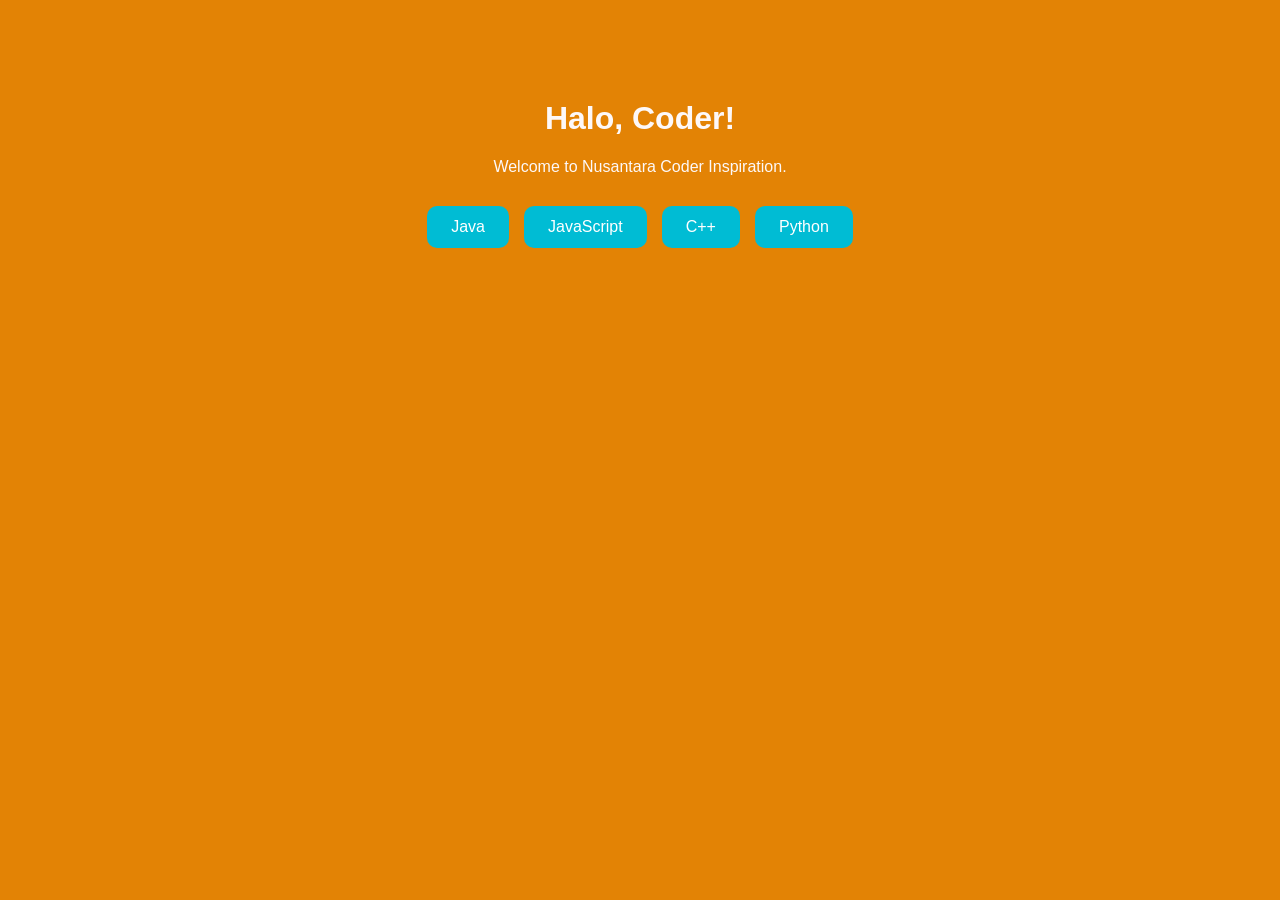
==== index.html @ 0935a4cf "Tambah tombol pilihan bahasa" ====
<!DOCTYPE html>
<html lang="id">
<head>
    <meta charset="UTF-8">
    <title>Nusantara Coder Inspiration</title>
    <link rel="stylesheet" href="style.css">
</head>
<body>

<body>

    <h1>Halo, Coder!</h1>
    <p>Welcome to Nusantara Coder Inspiration.</p>

    <div class="button-group">
        <button class="option-btn">Java</button>
        <button class="option-btn">JavaScript</button>
        <button class="option-btn">C++</button>
        <button class="option-btn">Python</button>
    </div>

    <script src="script.js"></script>

</body>
</html>
---- style.css ----
body {
    background: #e38305;
    color: rgb(253, 248, 248);
    font-family: Arial;
    text-align: center;
    margin-top: 100px;
}

button {
    padding: 10px 20px;
}.button-group {
    margin-top: 30px;
    display: flex;
    justify-content: center;
    gap: 15px;
    flex-wrap: wrap;
}

.option-btn {
    background-color: #00bcd4;
    color: white;
    border: none;
    padding: 12px 24px;
    border-radius: 10px;
    font-size: 16px;
    cursor: pointer;
    transition: 0.3s;
}

.option-btn:hover {
    background-color: #0097a7;
    transform: translateY(-3px);
}
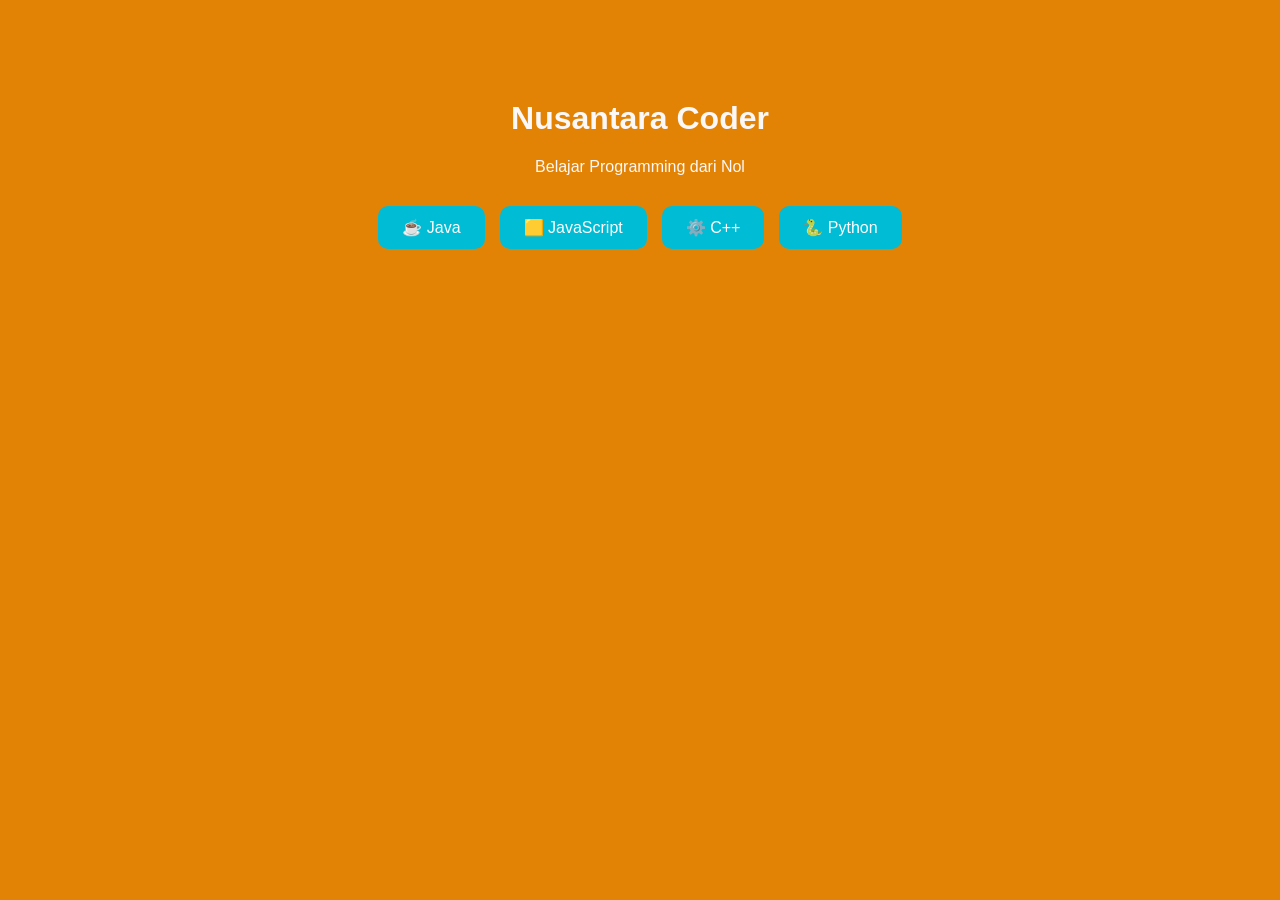
==== commit a3e3b396: "Tambah tombol pilihan bahasa" ====
--- a/index.html
+++ b/index.html
@@ -7,19 +7,14 @@
 </head>
 <body>
 
-<body>
+<h1>Nusantara Coder</h1>
+<p>Belajar Programming dari Nol</p>
 
-    <h1>Halo, Coder!</h1>
-    <p>Welcome to Nusantara Coder Inspiration.</p>
+<div class="button-group">
+    <button class="option-btn">☕ Java</button>
+    <button class="option-btn">🟨 JavaScript</button>
+    <button class="option-btn">⚙️ C++</button>
+    <button class="option-btn">🐍 Python</button>
+</div>
 
-    <div class="button-group">
-        <button class="option-btn">Java</button>
-        <button class="option-btn">JavaScript</button>
-        <button class="option-btn">C++</button>
-        <button class="option-btn">Python</button>
-    </div>
-
-    <script src="script.js"></script>
-
-</body>
-</html>+<script src="script.js"></script>
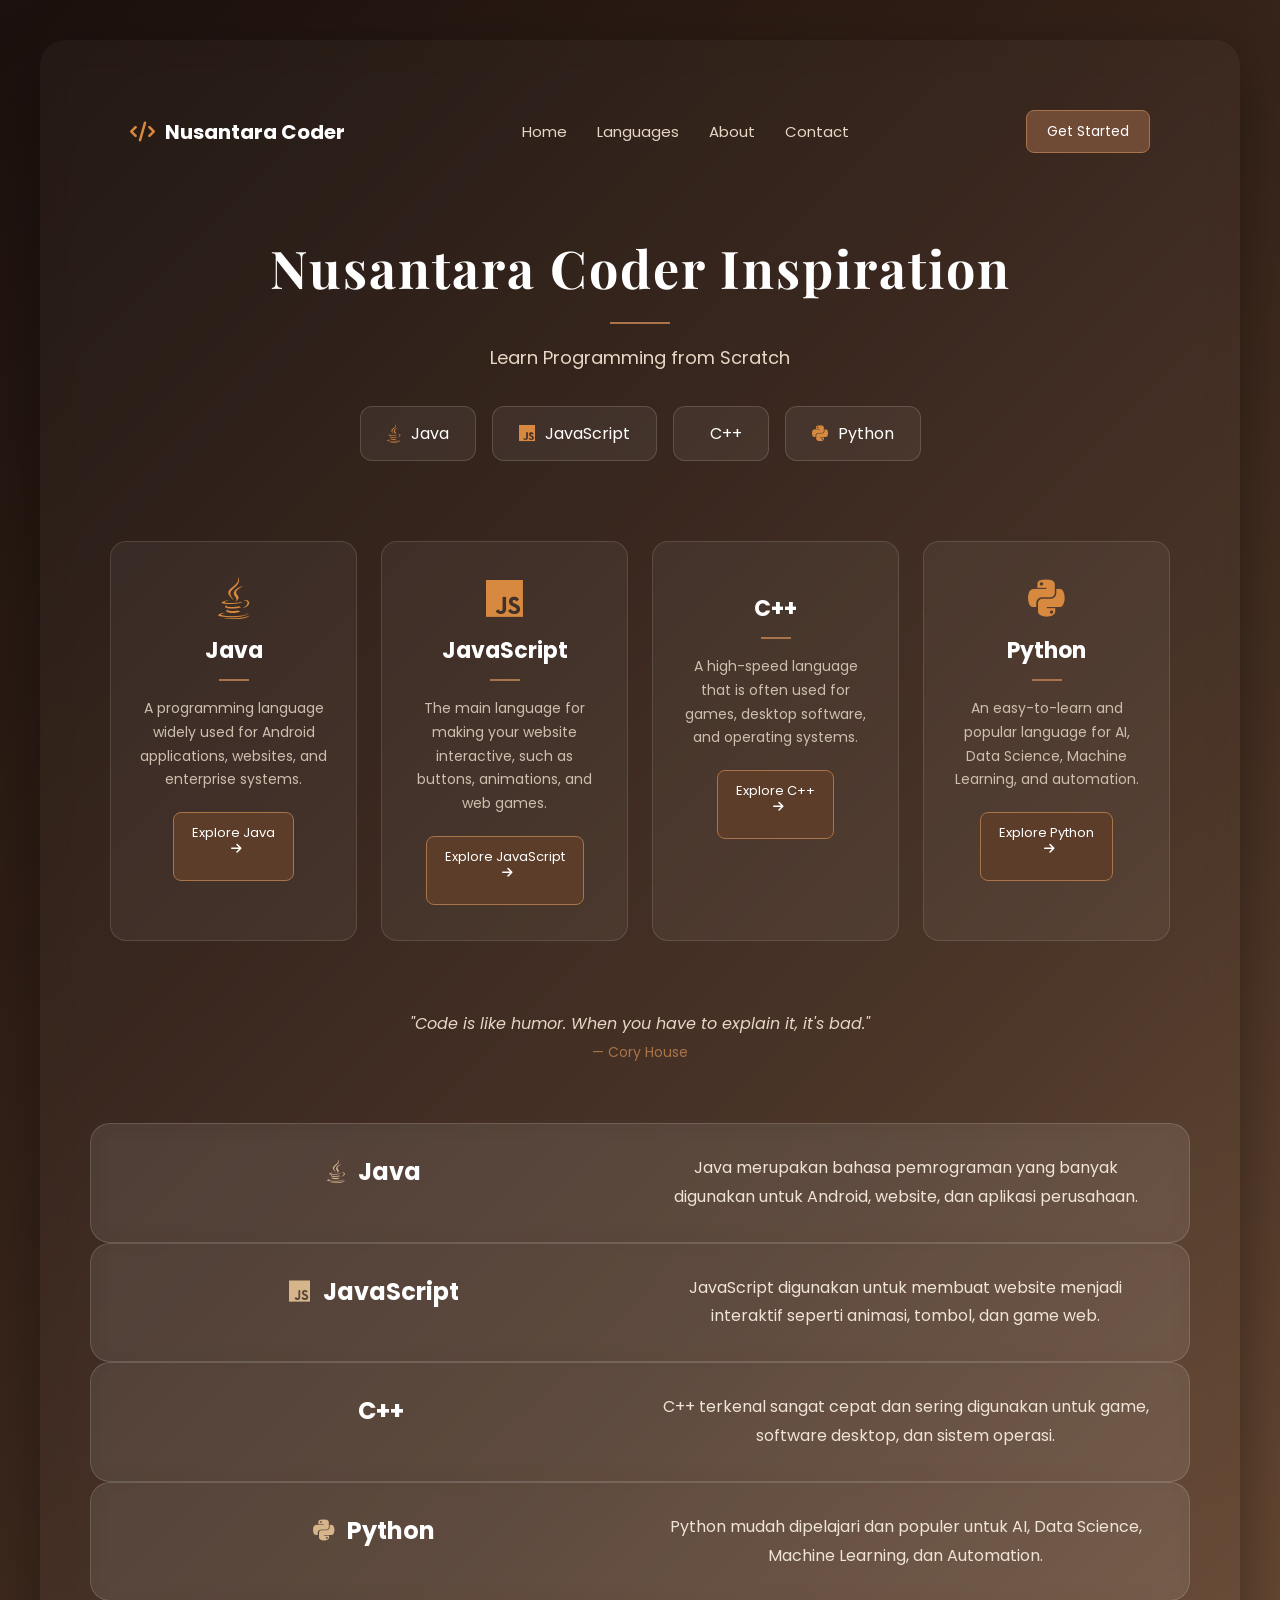
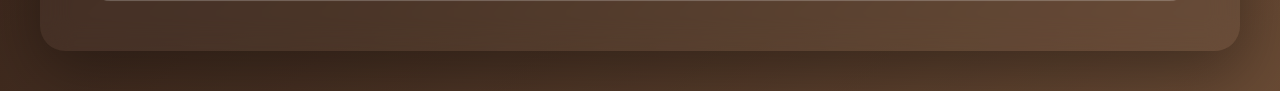
==== commit 54ab78f9: "pesan perubahan kamu" ====
--- a/index.html
+++ b/index.html
@@ -1,20 +1,133 @@
 <!DOCTYPE html>
-<html lang="id">
+<html lang="en">
 <head>
     <meta charset="UTF-8">
+    <meta http-equiv="X-UA-Compatible" content="IE=edge">
+    <meta name="viewport" content="width=device-width, initial-scale=1.0">
     <title>Nusantara Coder Inspiration</title>
     <link rel="stylesheet" href="style.css">
+    <link rel="preconnect" href="https://fonts.googleapis.com">
+    <link rel="preconnect" href="https://fonts.gstatic.com" crossorigin>
+
+    <link href="https://fonts.googleapis.com/css2?family=Poppins:wght@300;400;600;700&family=PlayFair+Display:wght@700&display=swap" rel="stylesheet">
+
+    <link rel="stylesheet" href="https://cdnjs.cloudflare.com/ajax/libs/font-awesome/6.7.2/css/all.min.css"/>
 </head>
 <body>
 
-<h1>Nusantara Coder</h1>
-<p>Belajar Programming dari Nol</p>
+<div class="container">
 
-<div class="button-group">
-    <button class="option-btn">☕ Java</button>
-    <button class="option-btn">🟨 JavaScript</button>
-    <button class="option-btn">⚙️ C++</button>
-    <button class="option-btn">🐍 Python</button>
+   <nav class="navbar">
+    <div class="nav-logo">
+        <i class="fa-solid fa-code"></i>
+        Nusantara Coder
+    </div>
+    <ul class="nav-links">
+        <li><a href="#">Home</a></li>
+        <li><a href="#">Languages</a></li>
+        <li><a href="#">About</a></li>
+        <li><a href="#">Contact</a></li>
+    </ul>
+    <button class="nav-cta">Get Started</button>
+</nav>
+
+<section class="hero">
+    <h1>Nusantara Coder Inspiration</h1>
+    <div class="divider"></div>
+    <p class="hero-subtitle">Learn Programming from Scratch</p>
+
+    <div class="lang-pills">
+        <span class="pill"><i class="fa-brands fa-java"></i> Java</span>
+        <span class="pill"><i class="fa-brands fa-js"></i> JavaScript</span>
+        <span class="pill"><i class="fa-brands fa-cplusplus"></i> C++</span>
+        <span class="pill"><i class="fa-brands fa-python"></i> Python</span>
+    </div>
+</section>
+
+<div class="lang-cards">
+    <div class="lang-card-2">
+        <i class="fa-brands fa-java"></i>
+        <h3>Java</h3>
+        <div class="mini-divider"></div>
+        <p>A programming language widely used for Android applications, websites, and enterprise systems.</p>
+        <button class="explore-btn">Explore Java <i class="fa-solid fa-arrow-right"></i></button>
+    </div>
+
+    <div class="lang-card-2">
+        <i class="fa-brands fa-js"></i>
+        <h3>JavaScript</h3>
+        <div class="mini-divider"></div>
+        <p>The main language for making your website interactive, such as buttons, animations, and web games.</p>
+        <button class="explore-btn">Explore JavaScript <i class="fa-solid fa-arrow-right"></i></button>
+    </div>
+
+    <div class="lang-card-2">
+        <i class="fa-brands fa-cplusplus"></i>
+        <h3>C++</h3>
+        <div class="mini-divider"></div>
+        <p>A high-speed language that is often used for games, desktop software, and operating systems.</p>
+        <button class="explore-btn">Explore C++ <i class="fa-solid fa-arrow-right"></i></button>
+    </div>
+
+    <div class="lang-card-2">
+        <i class="fa-brands fa-python"></i>
+        <h3>Python</h3>
+        <div class="mini-divider"></div>
+        <p>An easy-to-learn and popular language for AI, Data Science, Machine Learning, and automation.</p>
+        <button class="explore-btn">Explore Python <i class="fa-solid fa-arrow-right"></i></button>
+    </div>
 </div>
 
-<script src="script.js"></script>+<div class="quote-footer">
+    <p>"Code is like humor. When you have to explain it, it's bad."</p>
+    <span>— Cory House</span>
+</div>
+
+<div class="description">
+    <h3>
+        <i class="fa-brands fa-java"></i>
+        Java
+    </h3>
+    <p>
+        Java merupakan bahasa pemrograman yang banyak digunakan
+        untuk Android, website, dan aplikasi perusahaan.
+    </p>
+</div>
+
+<div class="description">
+    <h3>
+        <i class="fa-brands fa-js"></i>
+        JavaScript
+    </h3>
+    <p>
+        JavaScript digunakan untuk membuat website menjadi
+        interaktif seperti animasi, tombol, dan game web.
+    </p>
+</div>
+
+<div class="description">
+    <h3>
+        <i class="fa-brands fa-cplusplus"></i>
+        C++
+    </h3>
+    <p>
+        C++ terkenal sangat cepat dan sering digunakan
+        untuk game, software desktop, dan sistem operasi.
+    </p>
+</div>
+
+<div class="description">
+    <h3>
+        <i class="fa-brands fa-python"></i>
+        Python
+    </h3>
+    <p>
+        Python mudah dipelajari dan populer untuk AI,
+        Data Science, Machine Learning, dan Automation.
+    </p>
+</div>
+
+<script src="script.js"></script>
+
+</body>
+</html>
--- a/style.css
+++ b/style.css
@@ -1,33 +1,324 @@
-body {
-    background: #e38305;
-    color: rgb(253, 248, 248);
-    font-family: Arial;
+@import url('https://fonts.googleapis.com/css2?family=Poppins:wght@300;500;700&display=swap');
+
+*{
+    margin:0;
+    padding:0;
+    box-sizing:border-box;
+    font-family:'Poppins',sans-serif;
+}
+
+body{
+    background:linear-gradient(135deg,#2b1e17,#4b3225,#6f4b35);
+    min-height:100vh;
+    display:flex;
+    justify-content:center;
+    align-items:center;
+    color:white;
+    padding:40px;
+}
+
+.container{
+    width:100%;
+    max-width:1200px;
+    text-align:center;
+}
+
+h1{
+    font-size:48px;
+    margin-bottom:10px;
+}
+
+p{
+    color:#e7d7c5;
+}
+
+.button-group{
+    margin:40px 0;
+    display:flex;
+    justify-content:center;
+    gap:20px;
+    flex-wrap:wrap;
+}
+
+.option-btn{
+    background:#8b5e3c;
+    color:white;
+    border:none;
+    padding:15px 30px;
+    border-radius:14px;
+    cursor:pointer;
+    font-size:17px;
+    transition:.3s;
+    box-shadow:0 8px 20px rgba(0,0,0,.3);
+}
+
+.option-btn:hover{
+    background:#a97449;
+    transform:translateY(-4px);
+}
+
+.description{
+    display:grid;
+    grid-template-columns:repeat(auto-fit,minmax(250px,1fr));
+    gap:25px;
+}
+
+.description{
+    background:rgba(255,255,255,.08);
+    backdrop-filter:blur(12px);
+    border:1px solid rgba(255,255,255,.15);
+    border-radius:20px;
+    padding:30px;
+    transition:.3s;
+}
+
+h1{
+    font-family:'Playfair Display',serif;
+    letter-spacing:2px;
+}
+
+.option-btn i{
+    margin-right:8px;
+}
+
+.description i{
+    color:#d7b58b;
+    margin-right:8px;
+}
+
+.description{
+    animation:fadeUp .8s ease forwards;
+}
+
+.description:nth-child(2){
+    animation-delay:.15s;
+}
+
+.description:nth-child(3){
+    animation-delay:.3s;
+}
+
+.description:nth-child(4){
+    animation-delay:.45s;
+}
+
+@keyframes fadeUp{
+    from{
+        opacity:0;
+        transform:translateY(40px);
+    }
+    to{
+        opacity:1;
+        transform:translateY(0);
+    }
+}
+
+.container{
+    backdrop-filter:blur(15px);
+    padding:50px;
+    border-radius:25px;
+    background:rgba(255,255,255,.03);
+    box-shadow:0 20px 60px rgba(0,0,0,.35);
+}
+
+body{
+    background:linear-gradient(rgba(0,0,0,.25),rgba(0,0,0,.25)),
+    linear-gradient(135deg,#241611,#3f281d,#5d3f2d,#8a6245);
+}
+
+.description:hover{
+    transform:translateY(-8px);
+    box-shadow:0 20px 35px rgba(0,0,0,.35);
+}
+
+.description h3{
+    margin-bottom:15px;
+    font-size:24px;
+}
+
+.description p{
+    line-height:1.8;
+    color:#efe4d7;
+}
+.navbar {
+    display: flex;
+    justify-content: space-between;
+    align-items: center;
+    padding: 20px 40px;
+    max-width: 1200px;
+    margin: 0 auto;
+}
+
+.nav-logo {
+    display: flex;
+    align-items: center;
+    gap: 10px;
+    font-size: 20px;
+    font-weight: 700;
+    color: white;
+}
+
+.nav-logo i {
+    color: #d7893f;
+}
+
+.nav-links {
+    display: flex;
+    gap: 30px;
+    list-style: none;
+}
+
+.nav-links a {
+    color: #e7d7c5;
+    text-decoration: none;
+    font-size: 15px;
+}
+
+.nav-links a:hover {
+    color: #d7893f;
+}
+
+.nav-cta {
+    background: #6f4b35;
+    color: white;
+    border: 1px solid #a97449;
+    padding: 10px 20px;
+    border-radius: 8px;
+    cursor: pointer;
+    font-size: 14px;
+}
+
+.hero {
     text-align: center;
-    margin-top: 100px;
-}
-
-button {
-    padding: 10px 20px;
-}.button-group {
-    margin-top: 30px;
+    padding: 60px 20px 40px;
+    max-width: 900px;
+    margin: 0 auto;
+}
+
+.hero h1 {
+    font-family: 'Playfair Display', serif;
+    font-size: 52px;
+    color: white;
+    margin-bottom: 20px;
+}
+
+.divider {
+    width: 60px;
+    height: 2px;
+    background: #a97449;
+    margin: 0 auto 20px;
+}
+
+.hero-subtitle {
+    font-size: 18px;
+    color: #e7d7c5;
+    margin-bottom: 35px;
+}
+
+.lang-pills {
     display: flex;
     justify-content: center;
-    gap: 15px;
+    gap: 16px;
     flex-wrap: wrap;
 }
 
-.option-btn {
-    background-color: #00bcd4;
-    color: white;
-    border: none;
-    padding: 12px 24px;
-    border-radius: 10px;
+.pill {
+    display: flex;
+    align-items: center;
+    gap: 10px;
+    background: rgba(255,255,255,.06);
+    border: 1px solid rgba(255,255,255,.15);
+    padding: 14px 26px;
+    border-radius: 12px;
     font-size: 16px;
+    color: white;
+}
+
+.pill i {
+    color: #d7893f;
+    font-size: 18px;
+}
+
+.lang-cards {
+    display: grid;
+    grid-template-columns: repeat(4, 1fr);
+    gap: 24px;
+    max-width: 1200px;
+    margin: 40px auto;
+    padding: 0 20px;
+}
+
+.lang-card-2 {
+    background: rgba(255,255,255,.05);
+    border: 1px solid rgba(255,255,255,.12);
+    border-radius: 16px;
+    padding: 35px 25px;
+    text-align: center;
+}
+
+.lang-card-2 i {
+    font-size: 42px;
+    color: #d7893f;
+    margin-bottom: 15px;
+    display: block;
+}
+
+.lang-card-2 h3 {
+    color: white;
+    font-size: 22px;
+    margin-bottom: 12px;
+}
+
+.mini-divider {
+    width: 30px;
+    height: 2px;
+    background: #a97449;
+    margin: 0 auto 16px;
+}
+
+.lang-card-2 p {
+    font-size: 14px;
+    line-height: 1.7;
+    color: #cdbfae;
+    margin-bottom: 20px;
+}
+
+.explore-btn {
+    background: #5c3d29;
+    color: white;
+    border: 1px solid #a97449;
+    padding: 10px 18px;
+    border-radius: 8px;
     cursor: pointer;
-    transition: 0.3s;
-}
-
-.option-btn:hover {
-    background-color: #0097a7;
-    transform: translateY(-3px);
+    font-size: 13px;
+}
+
+.explore-btn i {
+    font-size: 12px;
+    margin-left: 6px;
+    color: white;
+}
+
+.quote-footer {
+    text-align: center;
+    padding: 30px 20px 60px;
+    font-style: italic;
+    color: #cdbfae;
+}
+
+.quote-footer span {
+    display: block;
+    margin-top: 6px;
+    font-style: normal;
+    font-size: 14px;
+    color: #a97449;
+}
+
+@media (max-width: 900px) {
+    .lang-cards {
+        grid-template-columns: repeat(2, 1fr);
+    }
+    .nav-links {
+        display: none;
+    }
 }
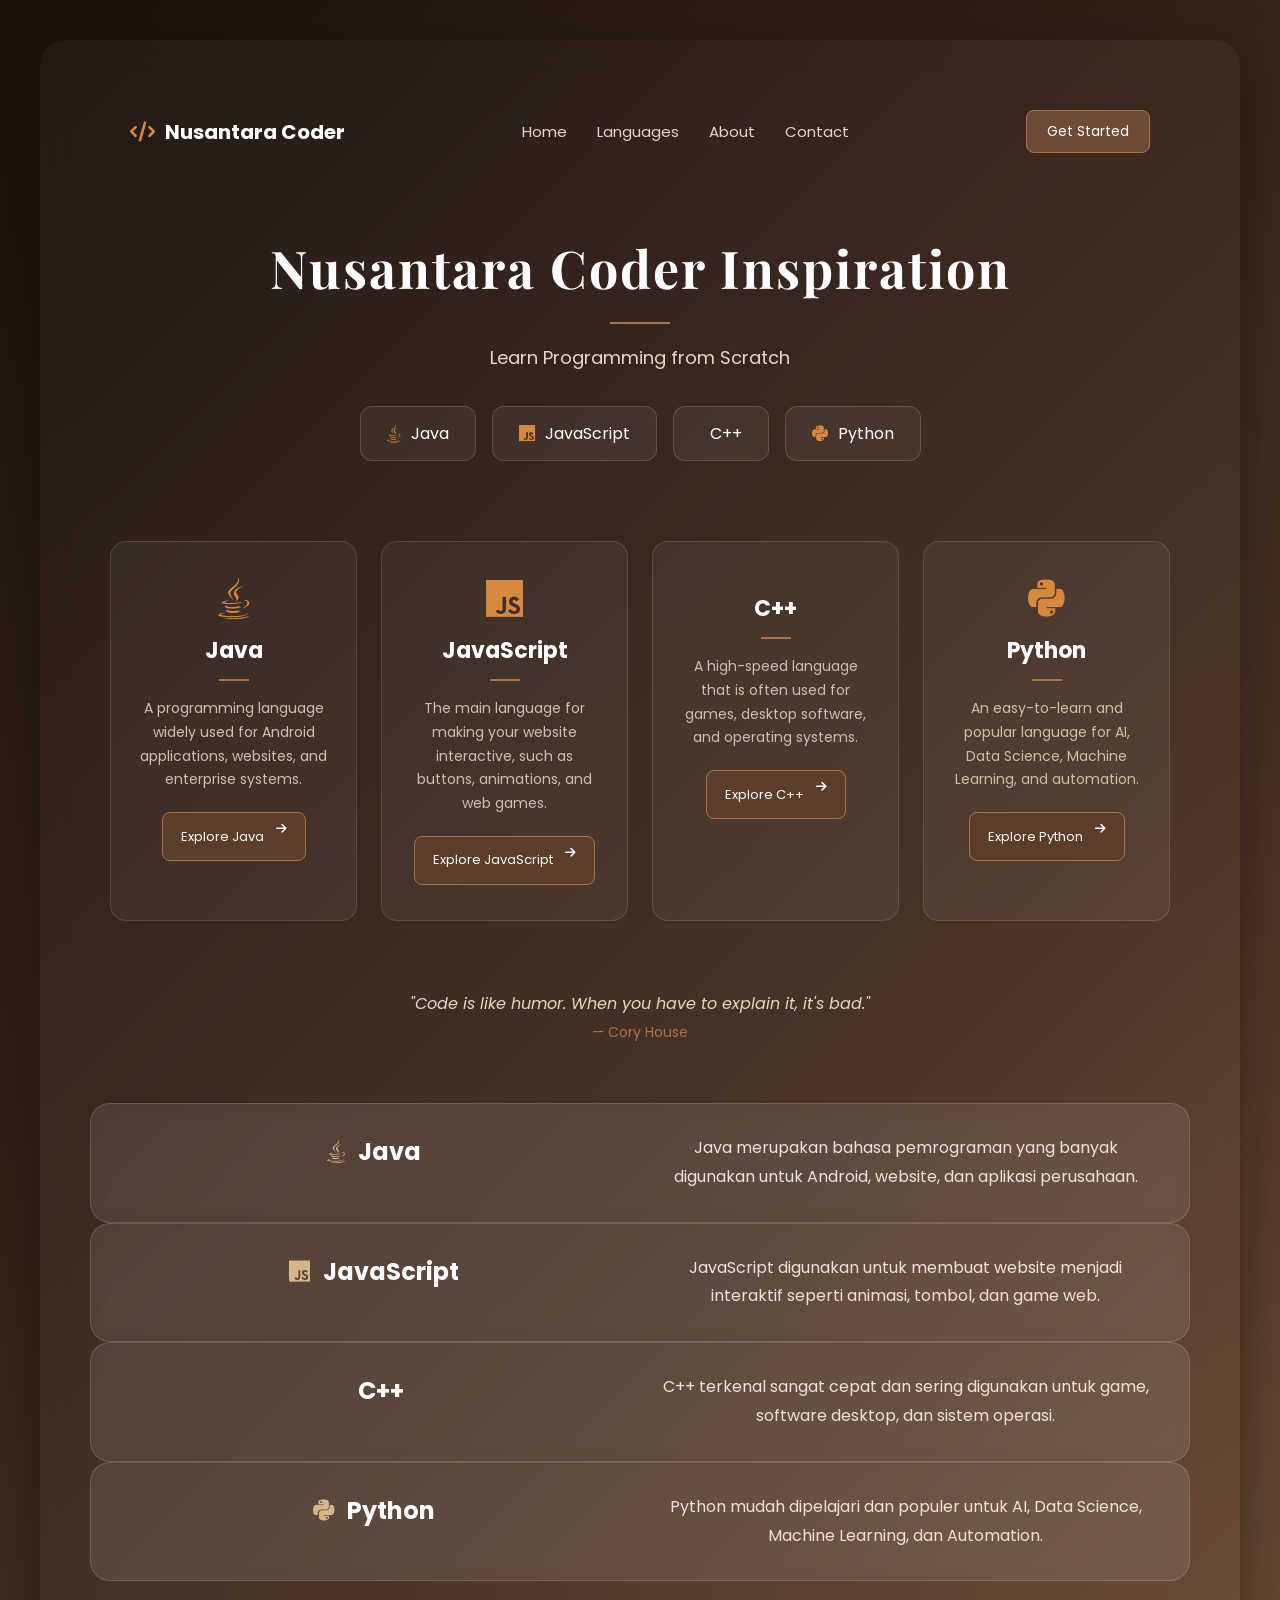
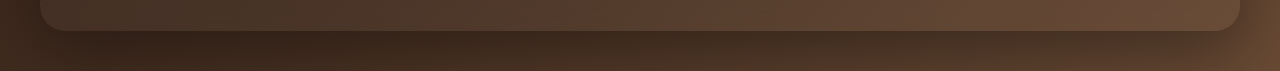
==== commit ab36489c: "tambah halaman inspiration" ====
--- a/index.html
+++ b/index.html
@@ -50,7 +50,7 @@
         <h3>Java</h3>
         <div class="mini-divider"></div>
         <p>A programming language widely used for Android applications, websites, and enterprise systems.</p>
-        <button class="explore-btn">Explore Java <i class="fa-solid fa-arrow-right"></i></button>
+        <a href="java.html" class="explore-btn">Explore Java <i class="fa-solid fa-arrow-right"></i></a>
     </div>
 
     <div class="lang-card-2">
@@ -58,7 +58,7 @@
         <h3>JavaScript</h3>
         <div class="mini-divider"></div>
         <p>The main language for making your website interactive, such as buttons, animations, and web games.</p>
-        <button class="explore-btn">Explore JavaScript <i class="fa-solid fa-arrow-right"></i></button>
+        <a href="javascript.html" class="explore-btn">Explore JavaScript <i class="fa-solid fa-arrow-right"></i></a>
     </div>
 
     <div class="lang-card-2">
@@ -66,7 +66,7 @@
         <h3>C++</h3>
         <div class="mini-divider"></div>
         <p>A high-speed language that is often used for games, desktop software, and operating systems.</p>
-        <button class="explore-btn">Explore C++ <i class="fa-solid fa-arrow-right"></i></button>
+        <a href="cpp.html" class="explore-btn">Explore C++ <i class="fa-solid fa-arrow-right"></i></a>
     </div>
 
     <div class="lang-card-2">
@@ -74,7 +74,7 @@
         <h3>Python</h3>
         <div class="mini-divider"></div>
         <p>An easy-to-learn and popular language for AI, Data Science, Machine Learning, and automation.</p>
-        <button class="explore-btn">Explore Python <i class="fa-solid fa-arrow-right"></i></button>
+        <a href="python.html" class="explore-btn">Explore Python <i class="fa-solid fa-arrow-right"></i></a>
     </div>
 </div>
 
--- a/style.css
+++ b/style.css
@@ -321,4 +321,73 @@
     .nav-links {
         display: none;
     }
+}
+.explore-btn {
+    text-decoration: none;
+    display: inline-flex;
+    align-items: center;
+    gap: 6px;
+}
+
+.detail-hero {
+    text-align: center;
+    padding: 80px 20px 40px;
+}
+
+.detail-hero i {
+    font-size: 60px;
+    color: #d7893f;
+    margin-bottom: 20px;
+    display: block;
+}
+
+.detail-hero h1 {
+    font-family: 'Playfair Display', serif;
+    font-size: 44px;
+    color: white;
+    margin-bottom: 15px;
+}
+
+.detail-hero p {
+    max-width: 600px;
+    margin: 0 auto;
+    color: #e7d7c5;
+    font-size: 17px;
+    line-height: 1.7;
+}
+
+.detail-section {
+    max-width: 900px;
+    margin: 0 auto;
+    padding: 20px 20px 80px;
+}
+
+.detail-section h2 {
+    color: white;
+    font-size: 26px;
+    margin-bottom: 16px;
+    margin-top: 40px;
+}
+
+.detail-section p, .detail-section li {
+    color: #cdbfae;
+    line-height: 1.8;
+    font-size: 15px;
+}
+
+.detail-section ul {
+    padding-left: 20px;
+    margin-top: 10px;
+}
+
+.back-link {
+    display: inline-block;
+    margin: 30px auto 0;
+    color: #d7893f;
+    text-decoration: none;
+    font-size: 14px;
+}
+
+.back-link:hover {
+    text-decoration: underline;
 }
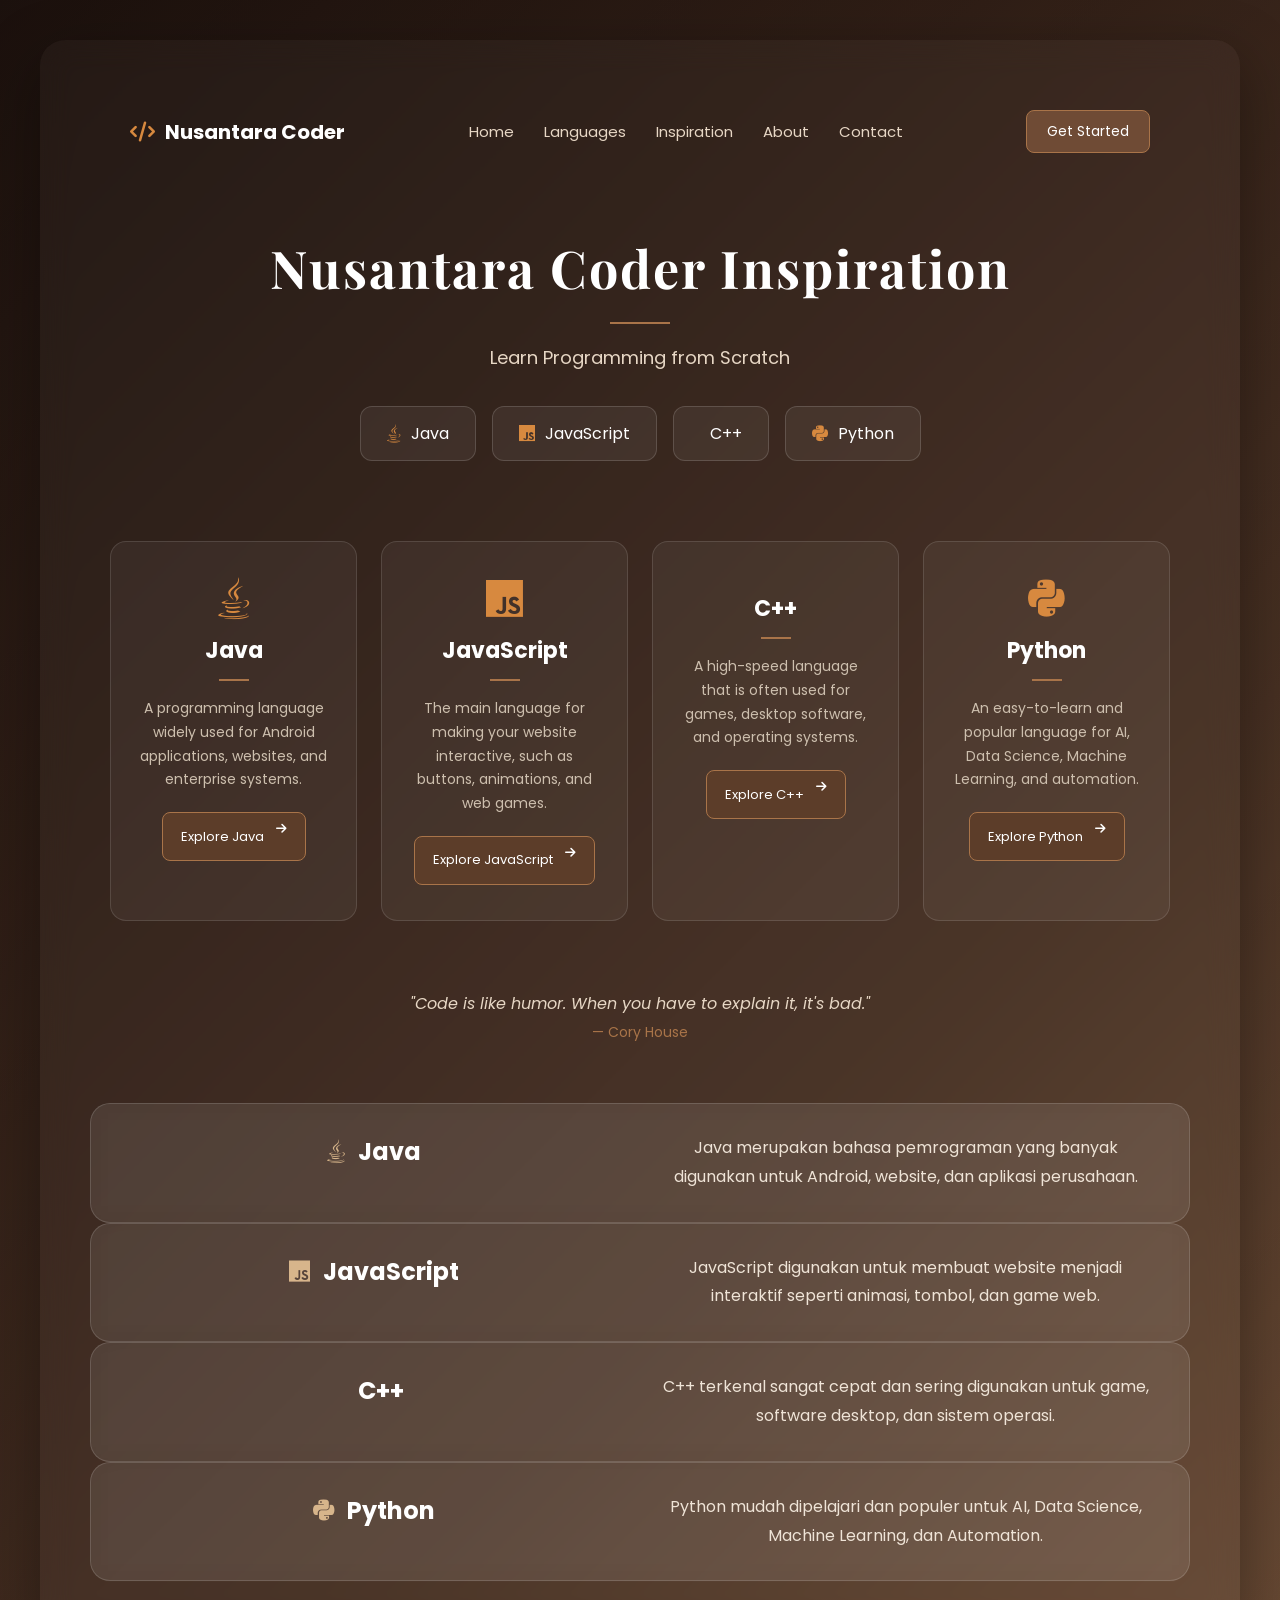
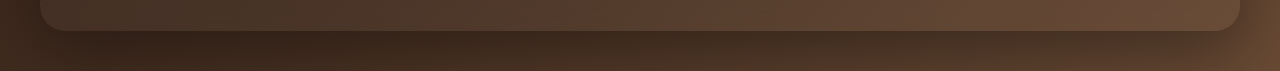
==== commit 4556e5d9: "add contact dan about" ====
--- a/index.html
+++ b/index.html
@@ -25,6 +25,7 @@
     <ul class="nav-links">
         <li><a href="#">Home</a></li>
         <li><a href="#">Languages</a></li>
+        <li><a href="inspiration.html">Inspiration</a></li>
         <li><a href="#">About</a></li>
         <li><a href="#">Contact</a></li>
     </ul>
--- a/style.css
+++ b/style.css
@@ -390,4 +390,95 @@
 
 .back-link:hover {
     text-decoration: underline;
+}
+.inspiration-hero {
+    text-align: center;
+    padding: 80px 20px 20px;
+}
+
+.inspiration-hero h1 {
+    font-family: 'Playfair Display', serif;
+    font-size: 44px;
+    color: white;
+    margin-bottom: 15px;
+}
+
+.inspiration-hero p {
+    color: #e7d7c5;
+    font-size: 17px;
+}
+
+.lang-inspiration {
+    max-width: 900px;
+    margin: 0 auto;
+    padding: 40px 20px;
+}
+
+.lang-inspiration-head {
+    display: flex;
+    align-items: center;
+    gap: 14px;
+    margin-bottom: 20px;
+    padding-bottom: 12px;
+    border-bottom: 1px solid rgba(255,255,255,.15);
+}
+
+.lang-inspiration-head i {
+    font-size: 30px;
+    color: #d7893f;
+}
+
+.lang-inspiration-head h2 {
+    color: white;
+    font-size: 26px;
+}
+
+.idea-list {
+    display: grid;
+    grid-template-columns: repeat(auto-fit, minmax(220px, 1fr));
+    gap: 16px;
+    margin-bottom: 25px;
+}
+
+.idea-card {
+    background: rgba(255,255,255,.05);
+    border: 1px solid rgba(255,255,255,.12);
+    border-radius: 12px;
+    padding: 18px;
+}
+
+.idea-card h4 {
+    color: #d7893f;
+    font-size: 15px;
+    margin-bottom: 8px;
+}
+
+.idea-card p {
+    color: #cdbfae;
+    font-size: 13px;
+    line-height: 1.6;
+}
+
+.code-example {
+    background: #1a1410;
+    border: 1px solid #4a3728;
+    border-radius: 12px;
+    padding: 20px;
+    overflow-x: auto;
+    margin-bottom: 20px;
+}
+
+.code-example p {
+    color: #a97449;
+    font-size: 13px;
+    margin-bottom: 10px;
+    font-style: italic;
+}
+
+.code-example pre {
+    color: #e8dcc8;
+    font-family: 'Courier New', monospace;
+    font-size: 13px;
+    line-height: 1.6;
+    white-space: pre-wrap;
 }
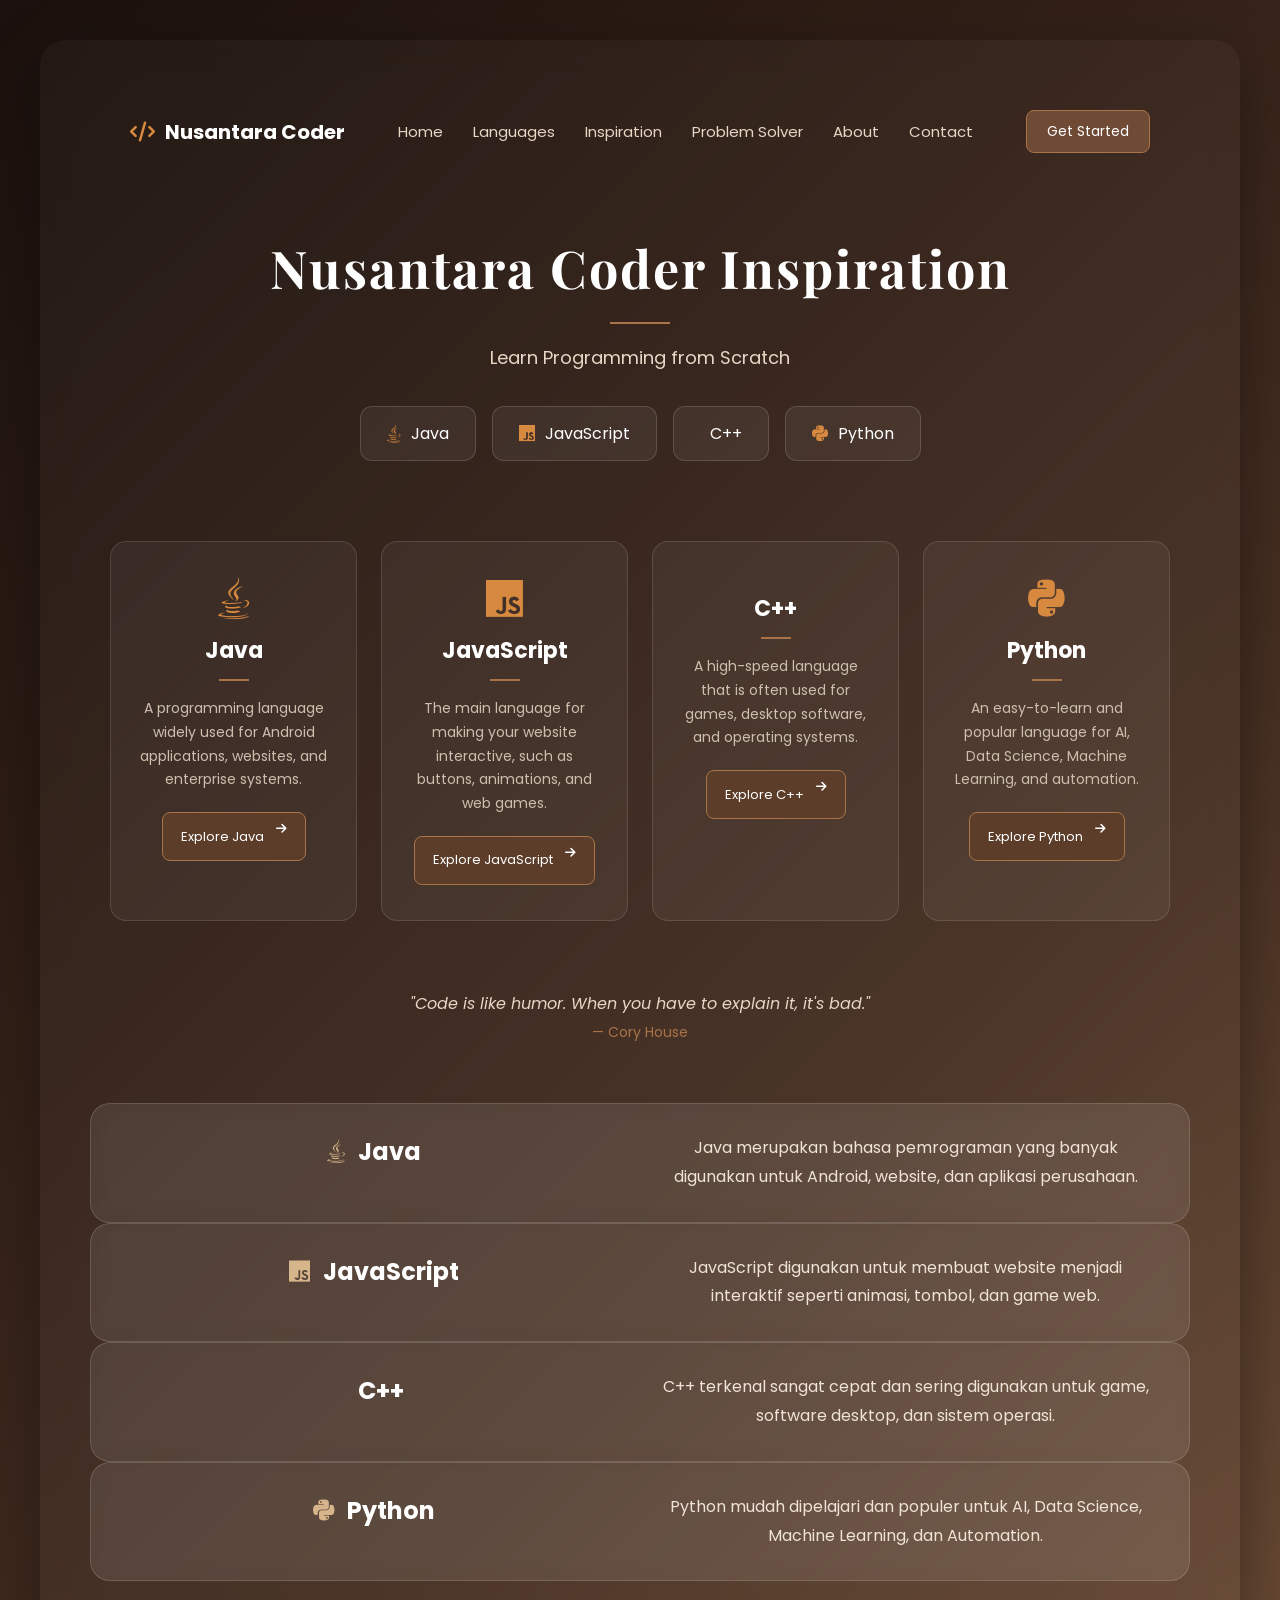
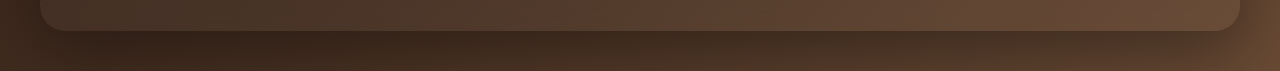
==== commit 331b4efc: "option problem-solver" ====
--- a/index.html
+++ b/index.html
@@ -23,11 +23,12 @@
         Nusantara Coder
     </div>
     <ul class="nav-links">
-        <li><a href="#">Home</a></li>
-        <li><a href="#">Languages</a></li>
+        <li><a href="index.html">Home</a></li>
+        <li><a href="index.html#languages">Languages</a></li>
         <li><a href="inspiration.html">Inspiration</a></li>
-        <li><a href="#">About</a></li>
-        <li><a href="#">Contact</a></li>
+        <li><a href="problem-solver.html">Problem Solver</a></li>
+        <li><a href="about.html">About</a></li>
+        <li><a href="contact.html">Contact</a></li>
     </ul>
     <button class="nav-cta">Get Started</button>
 </nav>
--- a/style.css
+++ b/style.css
@@ -481,4 +481,93 @@
     font-size: 13px;
     line-height: 1.6;
     white-space: pre-wrap;
+}
+.contact-list {
+    display: flex;
+    flex-direction: column;
+    gap: 16px;
+    margin-top: 30px;
+}
+
+.contact-item {
+    display: flex;
+    align-items: center;
+    gap: 16px;
+    background: rgba(255,255,255,.05);
+    border: 1px solid rgba(255,255,255,.12);
+    border-radius: 12px;
+    padding: 20px;
+}
+
+.contact-item i {
+    font-size: 24px;
+    color: #d7893f;
+    width: 30px;
+    text-align: center;
+}
+
+.contact-item .contact-label {
+    color: #a97449;
+    font-size: 13px;
+    display: block;
+    margin-bottom: 4px;
+}
+
+.contact-item .contact-value {
+    color: white;
+    font-size: 16px;
+}
+.problem-card {
+    background: rgba(255,255,255,.05);
+    border: 1px solid rgba(255,255,255,.12);
+    border-radius: 14px;
+    padding: 25px 28px;
+    margin-bottom: 20px;
+}
+
+.problem-title {
+    display: flex;
+    align-items: center;
+    gap: 12px;
+    margin-bottom: 12px;
+}
+
+.problem-title i {
+    color: #e05c4b;
+    font-size: 18px;
+}
+
+.problem-title h3 {
+    color: white;
+    font-size: 18px;
+}
+
+.problem-card p.problem-desc {
+    color: #cdbfae;
+    font-size: 14px;
+    line-height: 1.7;
+    margin-bottom: 16px;
+}
+
+.solution-box {
+    background: rgba(215,137,63,.08);
+    border-left: 3px solid #d7893f;
+    border-radius: 8px;
+    padding: 14px 18px;
+}
+
+.solution-box .solution-label {
+    display: flex;
+    align-items: center;
+    gap: 8px;
+    color: #d7893f;
+    font-size: 13px;
+    font-weight: 600;
+    margin-bottom: 8px;
+}
+
+.solution-box p {
+    color: #e7d7c5;
+    font-size: 14px;
+    line-height: 1.7;
 }
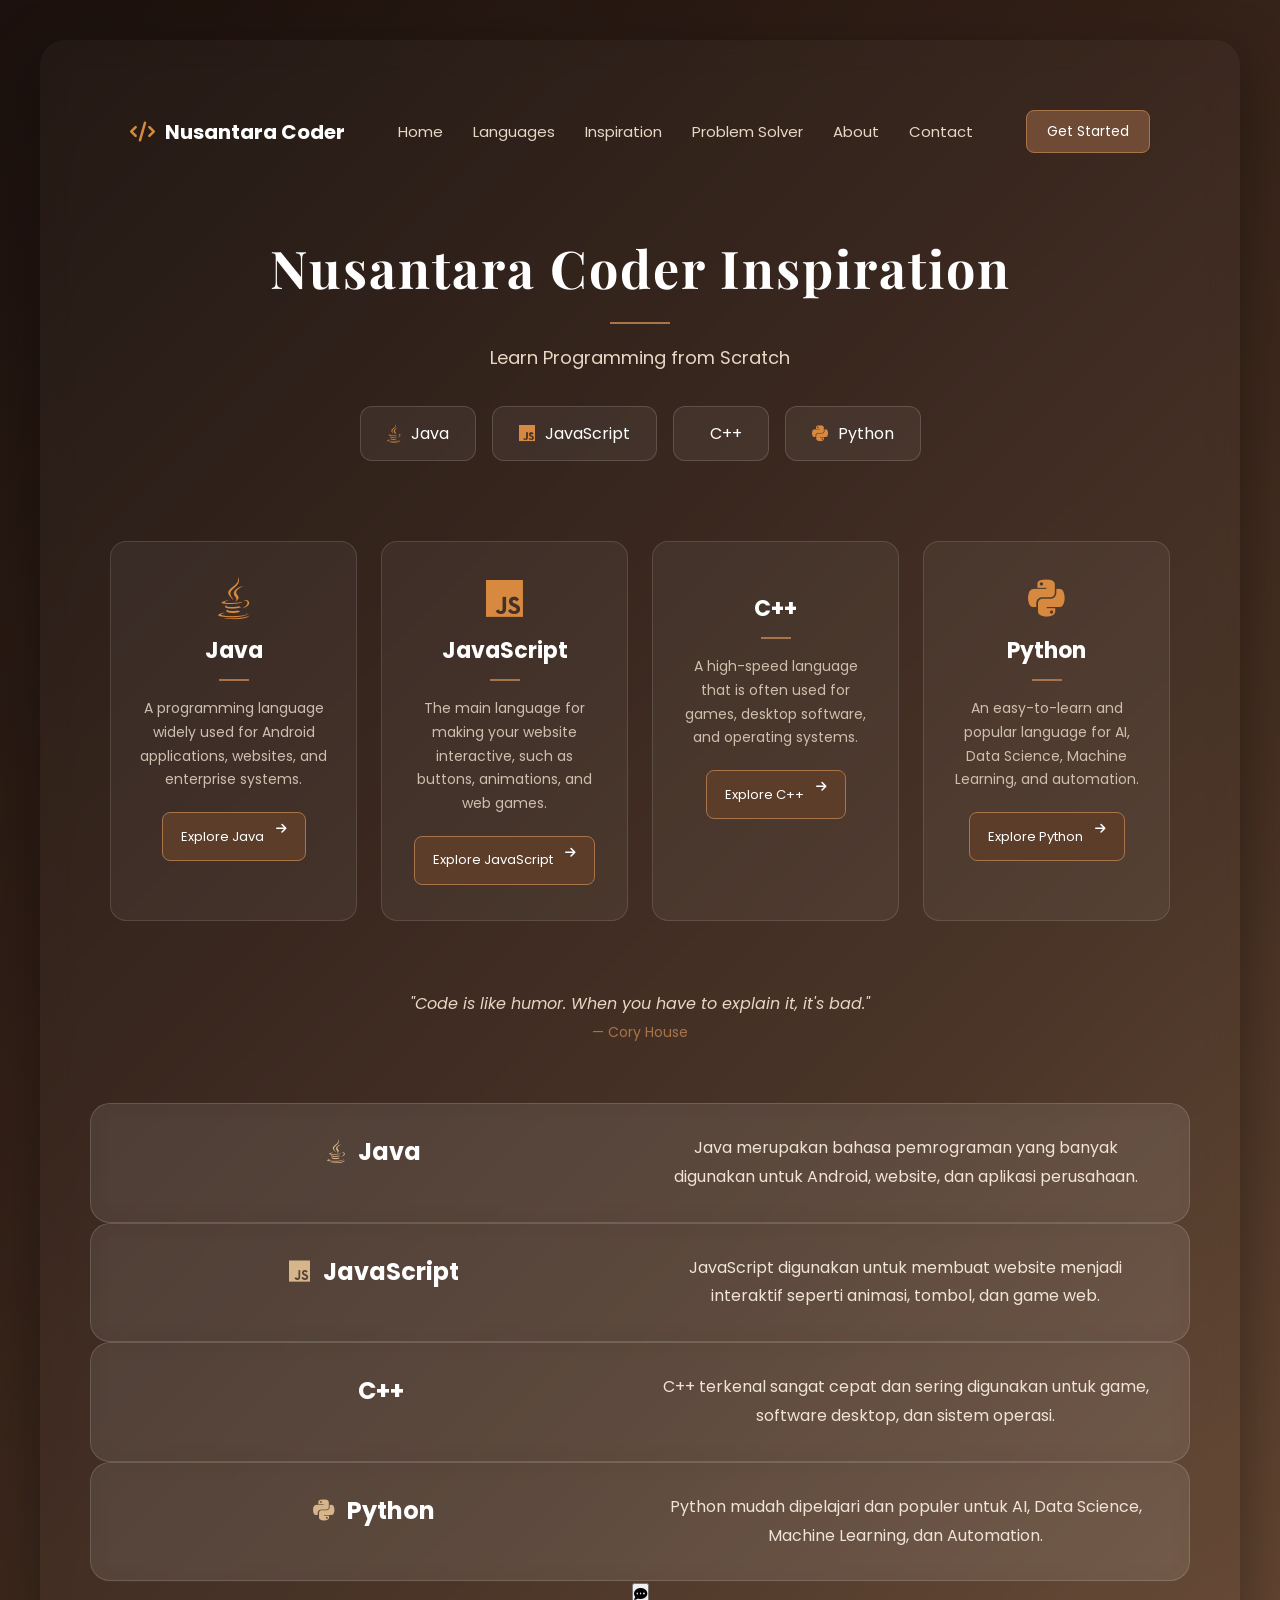
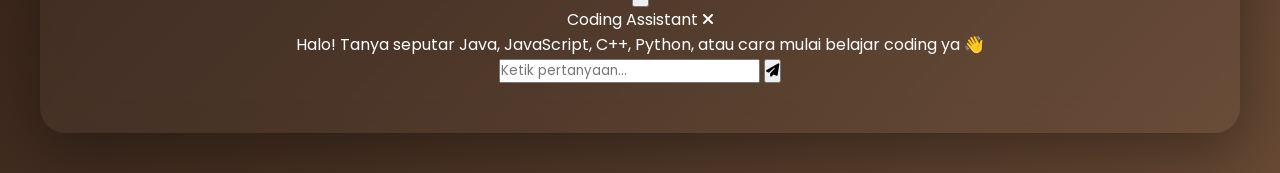
==== commit b244f6ab: "option ai chatbot" ====
--- a/index.html
+++ b/index.html
@@ -129,6 +129,23 @@
     </p>
 </div>
 
+<button class="chat-bubble" id="chatBubble">
+    <i class="fa-solid fa-comment-dots"></i>
+</button>
+
+<div class="chat-window" id="chatWindow">
+    <div class="chat-header">
+        <span>Coding Assistant</span>
+        <i class="fa-solid fa-xmark close-chat" id="closeChat"></i>
+    </div>
+    <div class="chat-messages" id="chatMessages">
+        <div class="chat-msg bot">Halo! Tanya seputar Java, JavaScript, C++, Python, atau cara mulai belajar coding ya 👋</div>
+    </div>
+    <div class="chat-input-row">
+        <input type="text" id="chatInput" placeholder="Ketik pertanyaan...">
+        <button id="sendChat"><i class="fa-solid fa-paper-plane"></i></button>
+    </div>
+</div>
 <script src="script.js"></script>
 
 </body>
